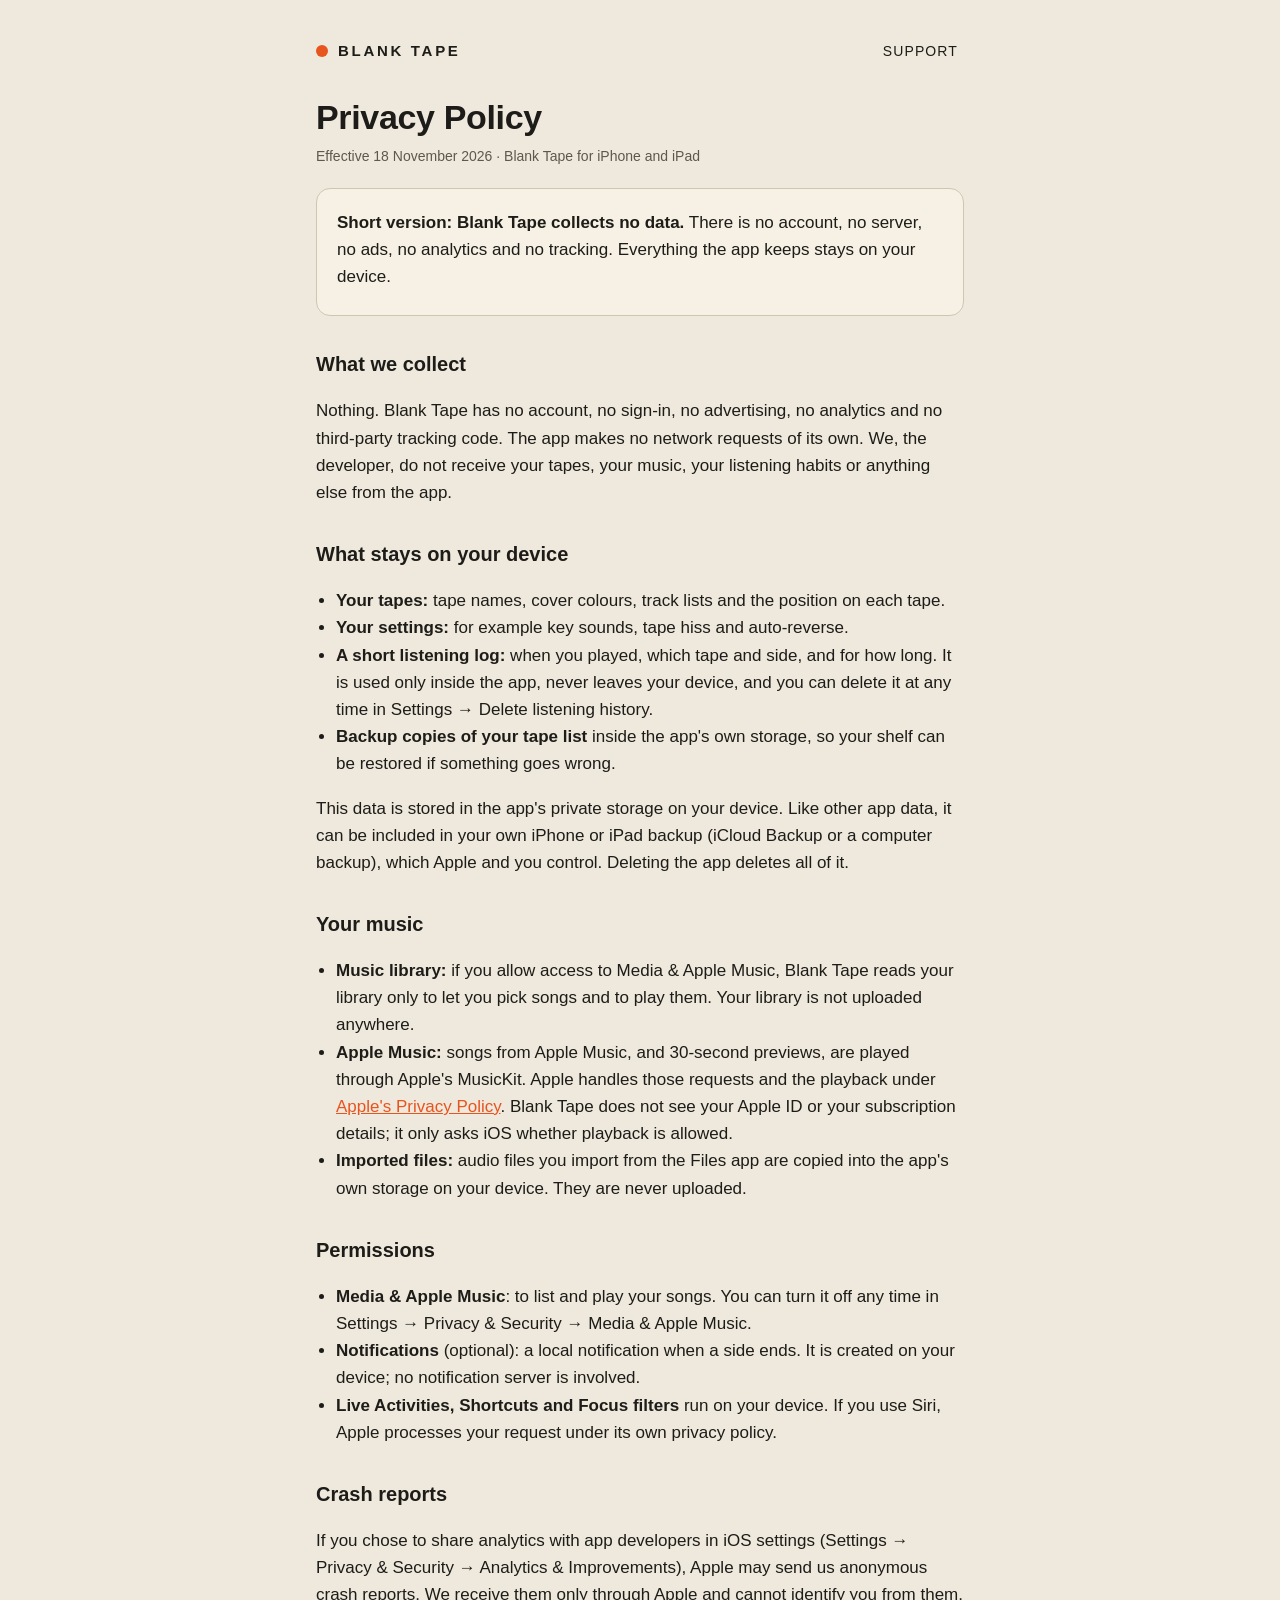
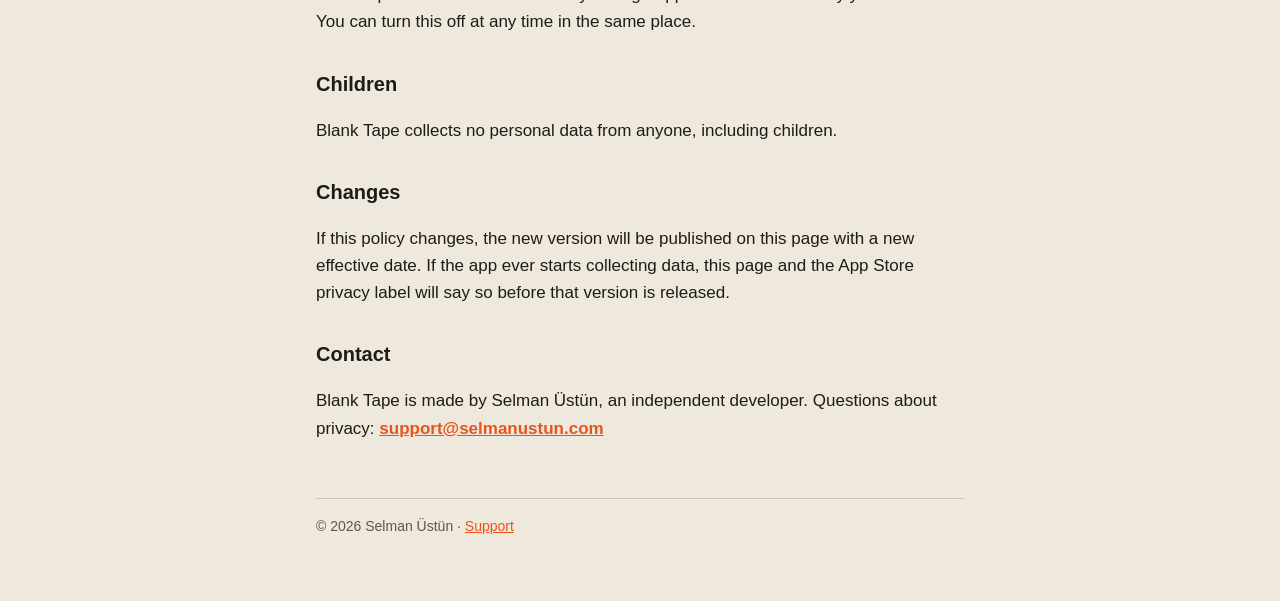
==== privacy.html @ 12df1d0f "Blank Tape privacy policy and support pages Co-Authored-By: Claude Opus 5.5 <noreply@anthropic.com>" ====
<!DOCTYPE html>
<html lang="en">
<head>
<meta charset="utf-8">
<meta name="viewport" content="width=device-width, initial-scale=1">
<title>Blank Tape – Privacy Policy</title>
<meta name="description" content="Blank Tape collects no data. No account, no ads, no analytics, no tracking.">
<link rel="stylesheet" href="style.css">
</head>
<body>
<div class="wrap">
<header class="top">
  <a class="brand" href="./">Blank Tape</a>
  <nav class="pages" aria-label="Pages"><a href="support">Support</a></nav>
</header>

<main>
<section id="en">
<h1>Privacy Policy</h1>
<p class="meta">Effective 18 November 2026 · Blank Tape for iPhone and iPad</p>

<div class="card">
<p><strong>Short version: Blank Tape collects no data.</strong> There is no account, no server, no ads, no analytics and no tracking. Everything the app keeps stays on your device.</p>
</div>

<h2>What we collect</h2>
<p>Nothing. Blank Tape has no account, no sign-in, no advertising, no analytics and no third-party tracking code. The app makes no network requests of its own. We, the developer, do not receive your tapes, your music, your listening habits or anything else from the app.</p>

<h2>What stays on your device</h2>
<ul>
<li><strong>Your tapes:</strong> tape names, cover colours, track lists and the position on each tape.</li>
<li><strong>Your settings:</strong> for example key sounds, tape hiss and auto-reverse.</li>
<li><strong>A short listening log:</strong> when you played, which tape and side, and for how long. It is used only inside the app, never leaves your device, and you can delete it at any time in Settings → Delete listening history.</li>
<li><strong>Backup copies of your tape list</strong> inside the app's own storage, so your shelf can be restored if something goes wrong.</li>
</ul>
<p>This data is stored in the app's private storage on your device. Like other app data, it can be included in your own iPhone or iPad backup (iCloud Backup or a computer backup), which Apple and you control. Deleting the app deletes all of it.</p>

<h2>Your music</h2>
<ul>
<li><strong>Music library:</strong> if you allow access to Media &amp; Apple Music, Blank Tape reads your library only to let you pick songs and to play them. Your library is not uploaded anywhere.</li>
<li><strong>Apple Music:</strong> songs from Apple Music, and 30-second previews, are played through Apple's MusicKit. Apple handles those requests and the playback under <a href="https://www.apple.com/legal/privacy/">Apple's Privacy Policy</a>. Blank Tape does not see your Apple ID or your subscription details; it only asks iOS whether playback is allowed.</li>
<li><strong>Imported files:</strong> audio files you import from the Files app are copied into the app's own storage on your device. They are never uploaded.</li>
</ul>

<h2>Permissions</h2>
<ul>
<li><strong>Media &amp; Apple Music</strong>: to list and play your songs. You can turn it off any time in Settings → Privacy &amp; Security → Media &amp; Apple Music.</li>
<li><strong>Notifications</strong> (optional): a local notification when a side ends. It is created on your device; no notification server is involved.</li>
<li><strong>Live Activities, Shortcuts and Focus filters</strong> run on your device. If you use Siri, Apple processes your request under its own privacy policy.</li>
</ul>

<h2>Crash reports</h2>
<p>If you chose to share analytics with app developers in iOS settings (Settings → Privacy &amp; Security → Analytics &amp; Improvements), Apple may send us anonymous crash reports. We receive them only through Apple and cannot identify you from them. You can turn this off at any time in the same place.</p>

<h2>Children</h2>
<p>Blank Tape collects no personal data from anyone, including children.</p>

<h2>Changes</h2>
<p>If this policy changes, the new version will be published on this page with a new effective date. If the app ever starts collecting data, this page and the App Store privacy label will say so before that version is released.</p>

<h2>Contact</h2>
<p>Blank Tape is made by Selman Üstün, an independent developer. Questions about privacy: <a class="mail" href="mailto:support@selmanustun.com">support@selmanustun.com</a></p>
</section>

</main>

<footer>© 2026 Selman Üstün · <a href="support">Support</a></footer>
</div>
</body>
</html>
---- style.css ----
:root {
  --paper: #EEE9DC;
  --paper-2: #E1DACA;
  --card: #F6F1E4;
  --ink: #1E1C19;
  --muted: #5E584C;
  --rule: #CFC6B2;
  --accent: #E8541E;
  color-scheme: light dark;
}
@media (prefers-color-scheme: dark) {
  :root {
    --paper: #1B1A17;
    --paper-2: #151412;
    --card: #24221E;
    --ink: #F1ECDF;
    --muted: #B4AB96;
    --rule: #3A362F;
    --accent: #F2703F;
  }
}
* { box-sizing: border-box; }
html { -webkit-text-size-adjust: 100%; }
body {
  margin: 0;
  background: var(--paper);
  color: var(--ink);
  font: 17px/1.6 -apple-system, BlinkMacSystemFont, "Segoe UI", Roboto, "Helvetica Neue", Arial, sans-serif;
}
.wrap { max-width: 680px; margin: 0 auto; padding: 32px 16px 64px; }
header.top { display: flex; align-items: center; justify-content: space-between; gap: 12px; flex-wrap: wrap; margin-bottom: 28px; }
.brand { display: flex; align-items: center; gap: 10px; text-decoration: none; color: var(--ink); font-weight: 700; letter-spacing: .18em; text-transform: uppercase; font-size: 15px; }
.brand::before { content: ""; width: 12px; height: 12px; border-radius: 50%; background: var(--accent); }
nav.lang a, nav.pages a { color: var(--ink); text-decoration: none; font-size: 14px; letter-spacing: .08em; text-transform: uppercase; padding: 8px 6px; }
nav.lang a:hover, nav.pages a:hover { text-decoration: underline; }
nav.pages { display: flex; gap: 8px; flex-wrap: wrap; }
h1 { font-size: 34px; line-height: 1.15; margin: 0 0 8px; letter-spacing: -.01em; }
h2 { font-size: 20px; margin: 32px 0 8px; }
h3 { font-size: 17px; margin: 22px 0 4px; }
p, li { color: var(--ink); }
.meta { color: var(--muted); font-size: 14px; margin: 0 0 20px; }
.card { background: var(--card); border: 1px solid var(--rule); border-radius: 14px; padding: 20px 20px 8px; margin: 20px 0; }
.card p:first-child { margin-top: 0; }
a { color: var(--accent); }
section + section { border-top: 1px solid var(--rule); margin-top: 48px; padding-top: 24px; }
ul { padding-left: 20px; }
footer { margin-top: 56px; color: var(--muted); font-size: 14px; border-top: 1px solid var(--rule); padding-top: 16px; }
.mail { font-weight: 600; word-break: break-all; }
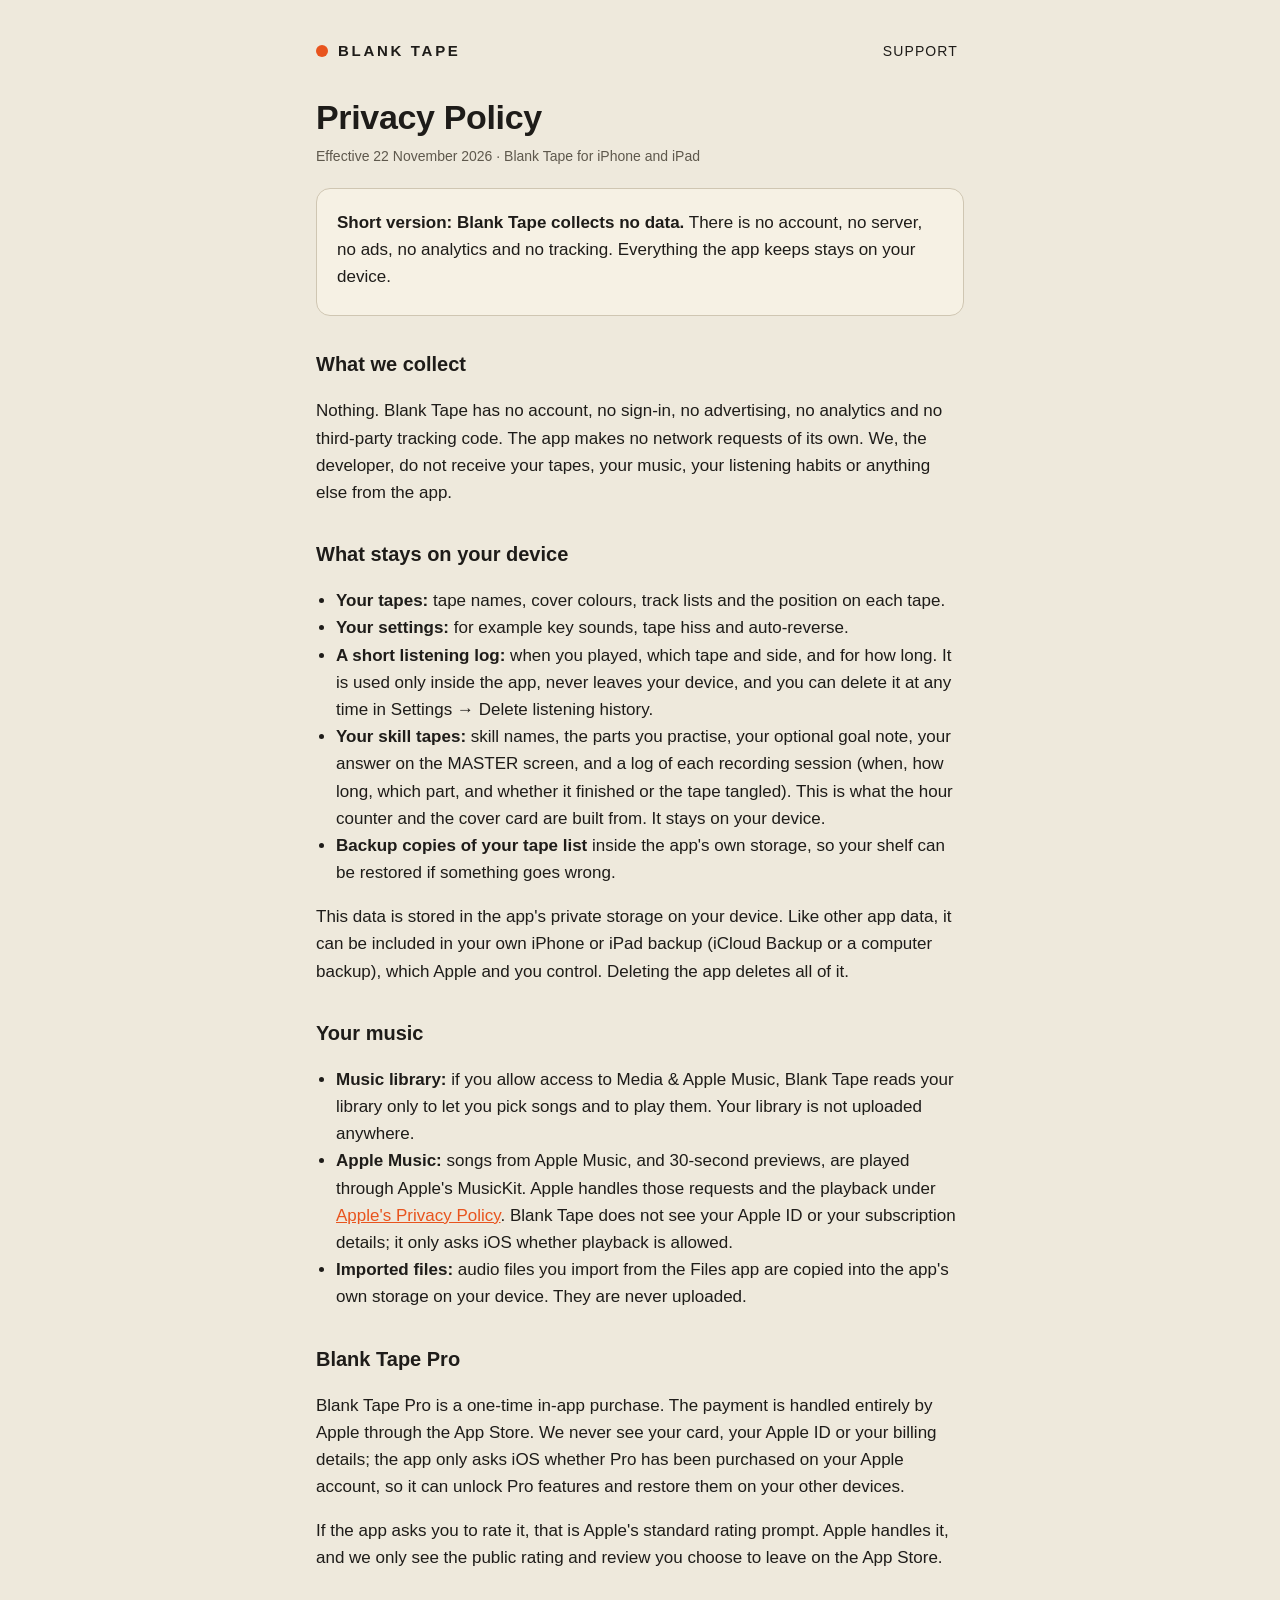
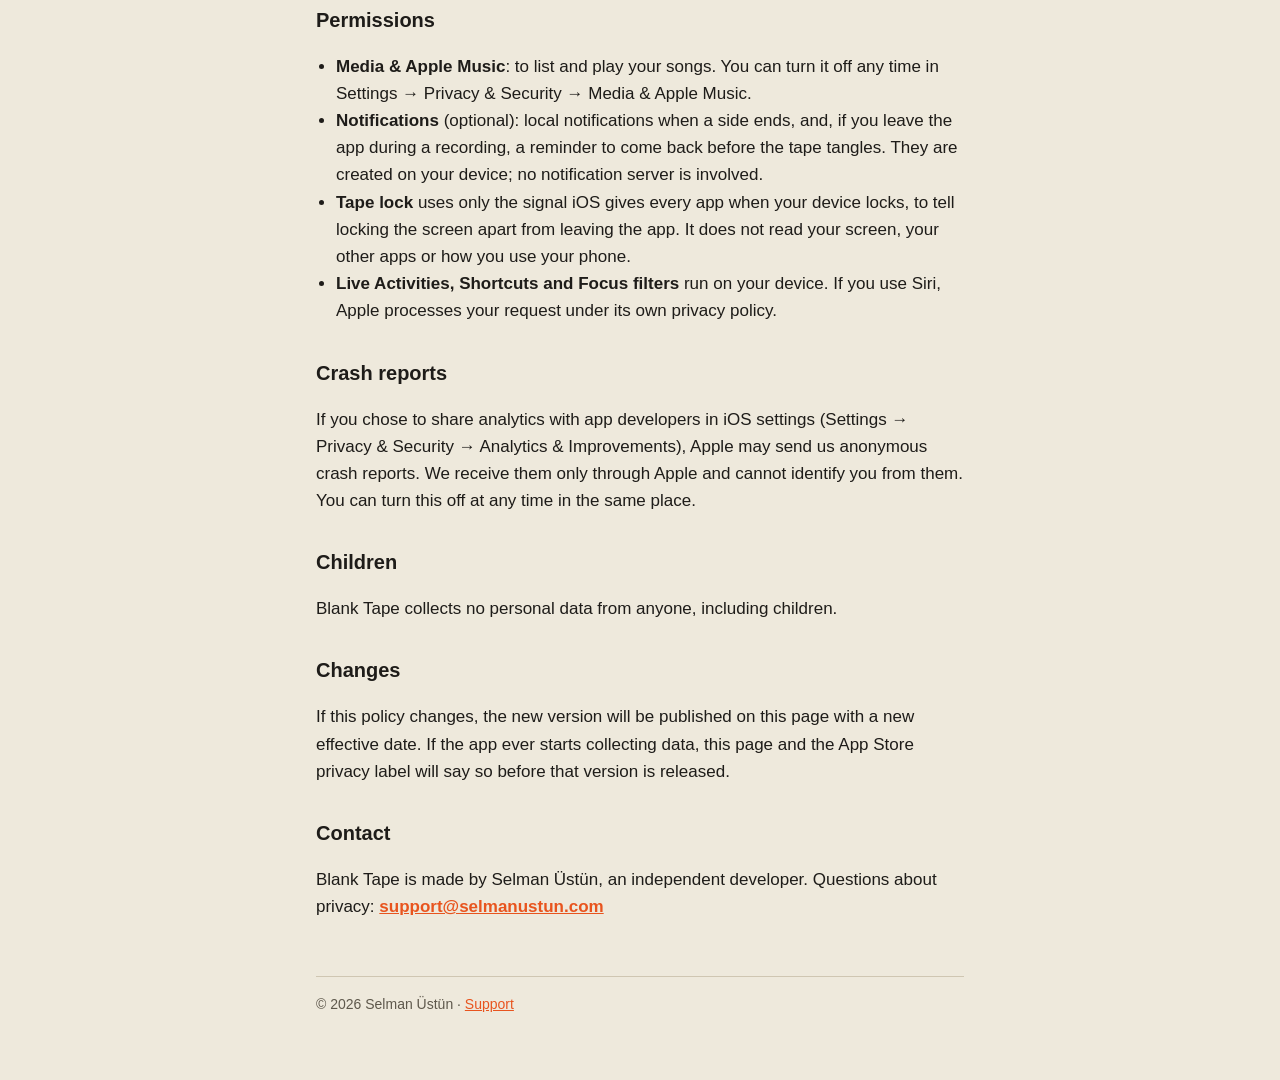
==== commit e21dfd0b: "Privacy policy for 1.1: skill tapes, Blank Tape Pro, tape lock, notifications Co-Authored-By: Claude" ====
--- a/privacy.html
+++ b/privacy.html
@@ -17,7 +17,7 @@
 <main>
 <section id="en">
 <h1>Privacy Policy</h1>
-<p class="meta">Effective 18 November 2026 · Blank Tape for iPhone and iPad</p>
+<p class="meta">Effective 22 November 2026 · Blank Tape for iPhone and iPad</p>
 
 <div class="card">
 <p><strong>Short version: Blank Tape collects no data.</strong> There is no account, no server, no ads, no analytics and no tracking. Everything the app keeps stays on your device.</p>
@@ -31,6 +31,7 @@
 <li><strong>Your tapes:</strong> tape names, cover colours, track lists and the position on each tape.</li>
 <li><strong>Your settings:</strong> for example key sounds, tape hiss and auto-reverse.</li>
 <li><strong>A short listening log:</strong> when you played, which tape and side, and for how long. It is used only inside the app, never leaves your device, and you can delete it at any time in Settings → Delete listening history.</li>
+<li><strong>Your skill tapes:</strong> skill names, the parts you practise, your optional goal note, your answer on the MASTER screen, and a log of each recording session (when, how long, which part, and whether it finished or the tape tangled). This is what the hour counter and the cover card are built from. It stays on your device.</li>
 <li><strong>Backup copies of your tape list</strong> inside the app's own storage, so your shelf can be restored if something goes wrong.</li>
 </ul>
 <p>This data is stored in the app's private storage on your device. Like other app data, it can be included in your own iPhone or iPad backup (iCloud Backup or a computer backup), which Apple and you control. Deleting the app deletes all of it.</p>
@@ -42,10 +43,15 @@
 <li><strong>Imported files:</strong> audio files you import from the Files app are copied into the app's own storage on your device. They are never uploaded.</li>
 </ul>
 
+<h2>Blank Tape Pro</h2>
+<p>Blank Tape Pro is a one-time in-app purchase. The payment is handled entirely by Apple through the App Store. We never see your card, your Apple ID or your billing details; the app only asks iOS whether Pro has been purchased on your Apple account, so it can unlock Pro features and restore them on your other devices.</p>
+<p>If the app asks you to rate it, that is Apple's standard rating prompt. Apple handles it, and we only see the public rating and review you choose to leave on the App Store.</p>
+
 <h2>Permissions</h2>
 <ul>
 <li><strong>Media &amp; Apple Music</strong>: to list and play your songs. You can turn it off any time in Settings → Privacy &amp; Security → Media &amp; Apple Music.</li>
-<li><strong>Notifications</strong> (optional): a local notification when a side ends. It is created on your device; no notification server is involved.</li>
+<li><strong>Notifications</strong> (optional): local notifications when a side ends, and, if you leave the app during a recording, a reminder to come back before the tape tangles. They are created on your device; no notification server is involved.</li>
+<li><strong>Tape lock</strong> uses only the signal iOS gives every app when your device locks, to tell locking the screen apart from leaving the app. It does not read your screen, your other apps or how you use your phone.</li>
 <li><strong>Live Activities, Shortcuts and Focus filters</strong> run on your device. If you use Siri, Apple processes your request under its own privacy policy.</li>
 </ul>
 
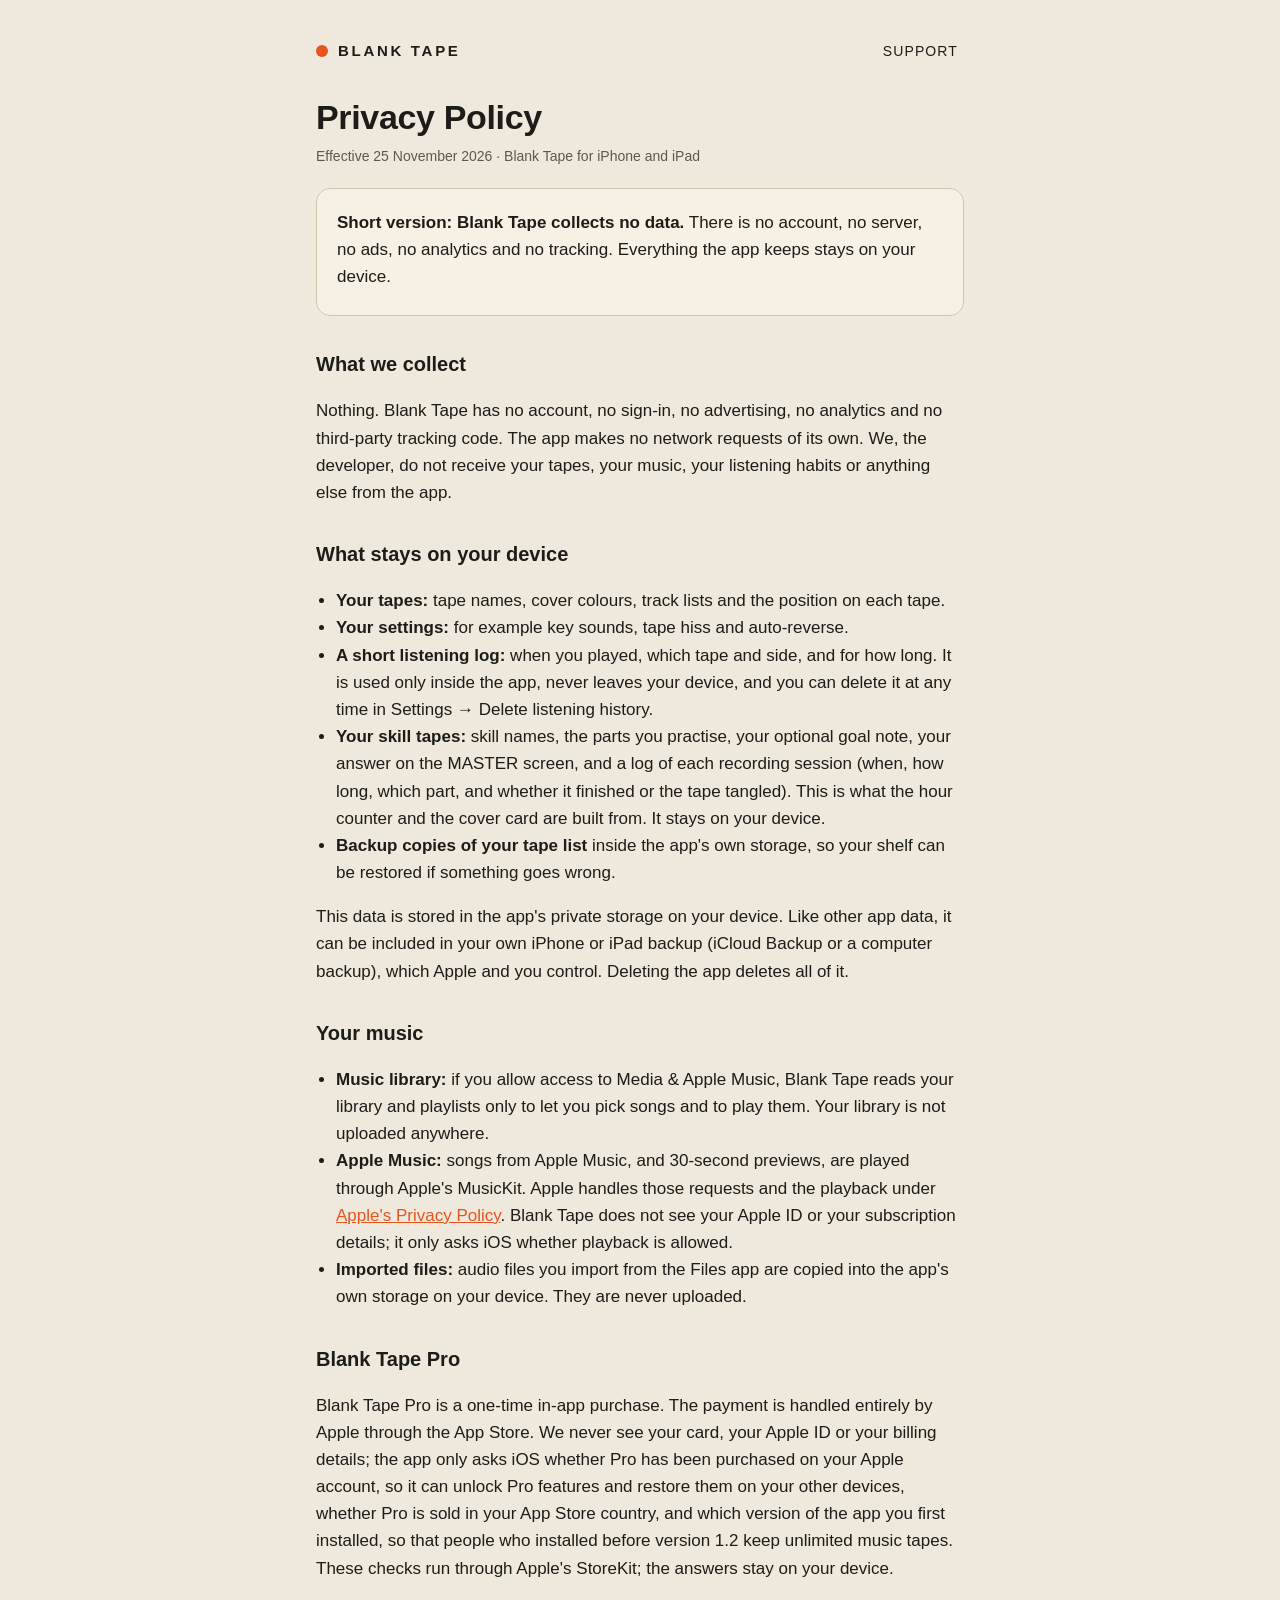
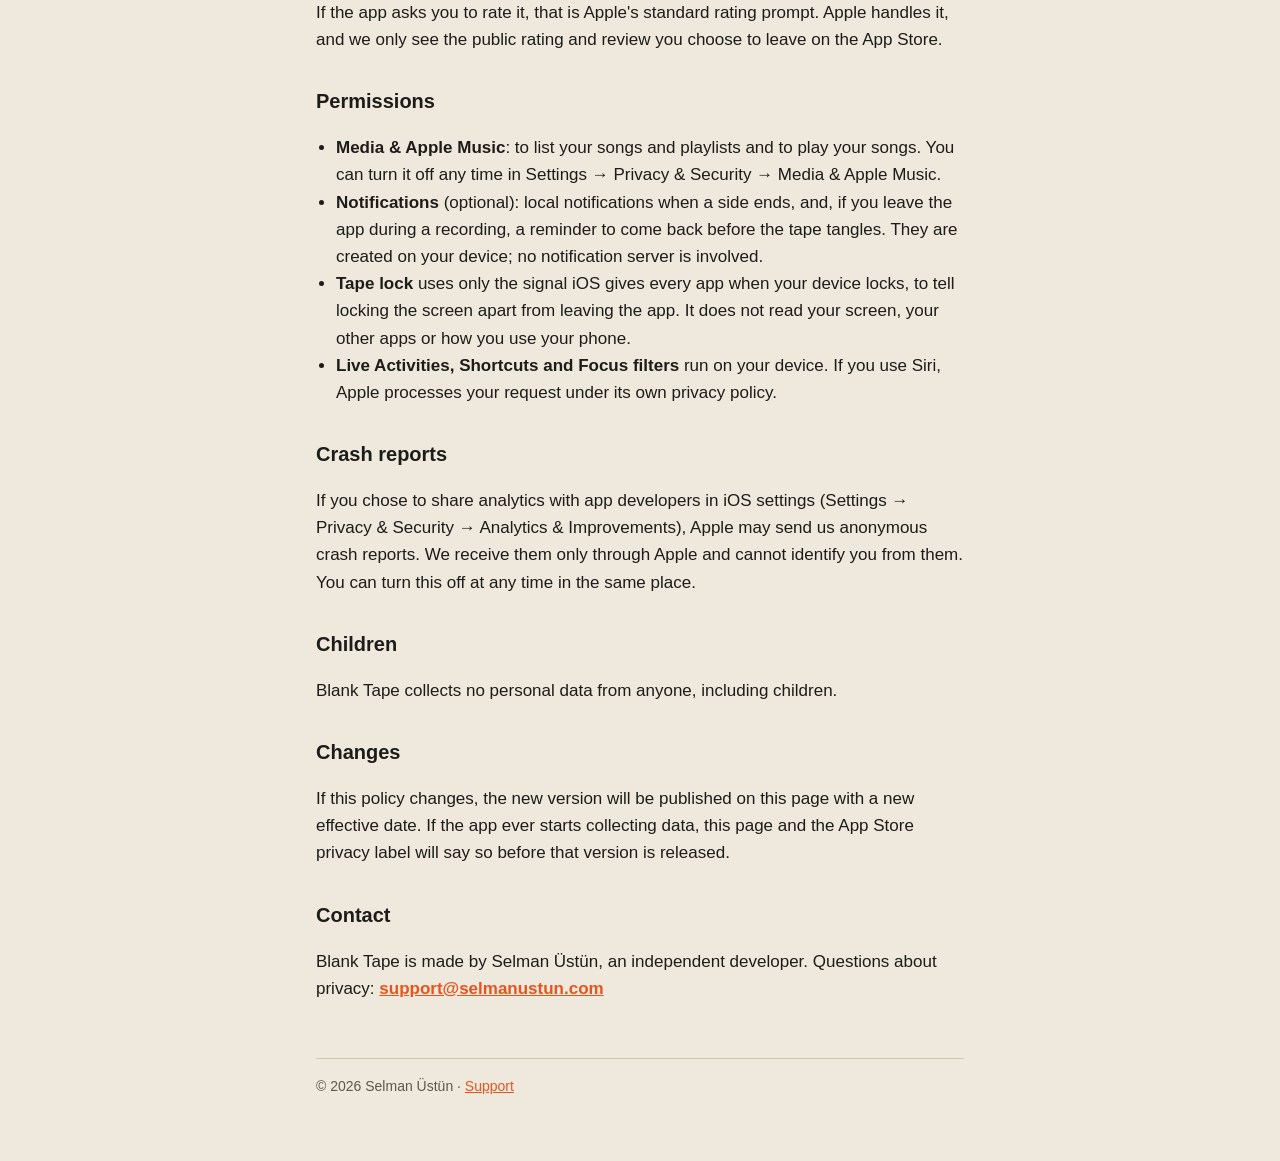
==== commit b3c2e0e8: "1.2: free limits and Pro, playlists, support FAQ, privacy update Co-Authored-By: Claude Opus 5.5 <no" ====
--- a/privacy.html
+++ b/privacy.html
@@ -17,7 +17,7 @@
 <main>
 <section id="en">
 <h1>Privacy Policy</h1>
-<p class="meta">Effective 22 November 2026 · Blank Tape for iPhone and iPad</p>
+<p class="meta">Effective 25 November 2026 · Blank Tape for iPhone and iPad</p>
 
 <div class="card">
 <p><strong>Short version: Blank Tape collects no data.</strong> There is no account, no server, no ads, no analytics and no tracking. Everything the app keeps stays on your device.</p>
@@ -38,18 +38,18 @@
 
 <h2>Your music</h2>
 <ul>
-<li><strong>Music library:</strong> if you allow access to Media &amp; Apple Music, Blank Tape reads your library only to let you pick songs and to play them. Your library is not uploaded anywhere.</li>
+<li><strong>Music library:</strong> if you allow access to Media &amp; Apple Music, Blank Tape reads your library and playlists only to let you pick songs and to play them. Your library is not uploaded anywhere.</li>
 <li><strong>Apple Music:</strong> songs from Apple Music, and 30-second previews, are played through Apple's MusicKit. Apple handles those requests and the playback under <a href="https://www.apple.com/legal/privacy/">Apple's Privacy Policy</a>. Blank Tape does not see your Apple ID or your subscription details; it only asks iOS whether playback is allowed.</li>
 <li><strong>Imported files:</strong> audio files you import from the Files app are copied into the app's own storage on your device. They are never uploaded.</li>
 </ul>
 
 <h2>Blank Tape Pro</h2>
-<p>Blank Tape Pro is a one-time in-app purchase. The payment is handled entirely by Apple through the App Store. We never see your card, your Apple ID or your billing details; the app only asks iOS whether Pro has been purchased on your Apple account, so it can unlock Pro features and restore them on your other devices.</p>
+<p>Blank Tape Pro is a one-time in-app purchase. The payment is handled entirely by Apple through the App Store. We never see your card, your Apple ID or your billing details; the app only asks iOS whether Pro has been purchased on your Apple account, so it can unlock Pro features and restore them on your other devices, whether Pro is sold in your App Store country, and which version of the app you first installed, so that people who installed before version 1.2 keep unlimited music tapes. These checks run through Apple's StoreKit; the answers stay on your device.</p>
 <p>If the app asks you to rate it, that is Apple's standard rating prompt. Apple handles it, and we only see the public rating and review you choose to leave on the App Store.</p>
 
 <h2>Permissions</h2>
 <ul>
-<li><strong>Media &amp; Apple Music</strong>: to list and play your songs. You can turn it off any time in Settings → Privacy &amp; Security → Media &amp; Apple Music.</li>
+<li><strong>Media &amp; Apple Music</strong>: to list your songs and playlists and to play your songs. You can turn it off any time in Settings → Privacy &amp; Security → Media &amp; Apple Music.</li>
 <li><strong>Notifications</strong> (optional): local notifications when a side ends, and, if you leave the app during a recording, a reminder to come back before the tape tangles. They are created on your device; no notification server is involved.</li>
 <li><strong>Tape lock</strong> uses only the signal iOS gives every app when your device locks, to tell locking the screen apart from leaving the app. It does not read your screen, your other apps or how you use your phone.</li>
 <li><strong>Live Activities, Shortcuts and Focus filters</strong> run on your device. If you use Siri, Apple processes your request under its own privacy policy.</li>
